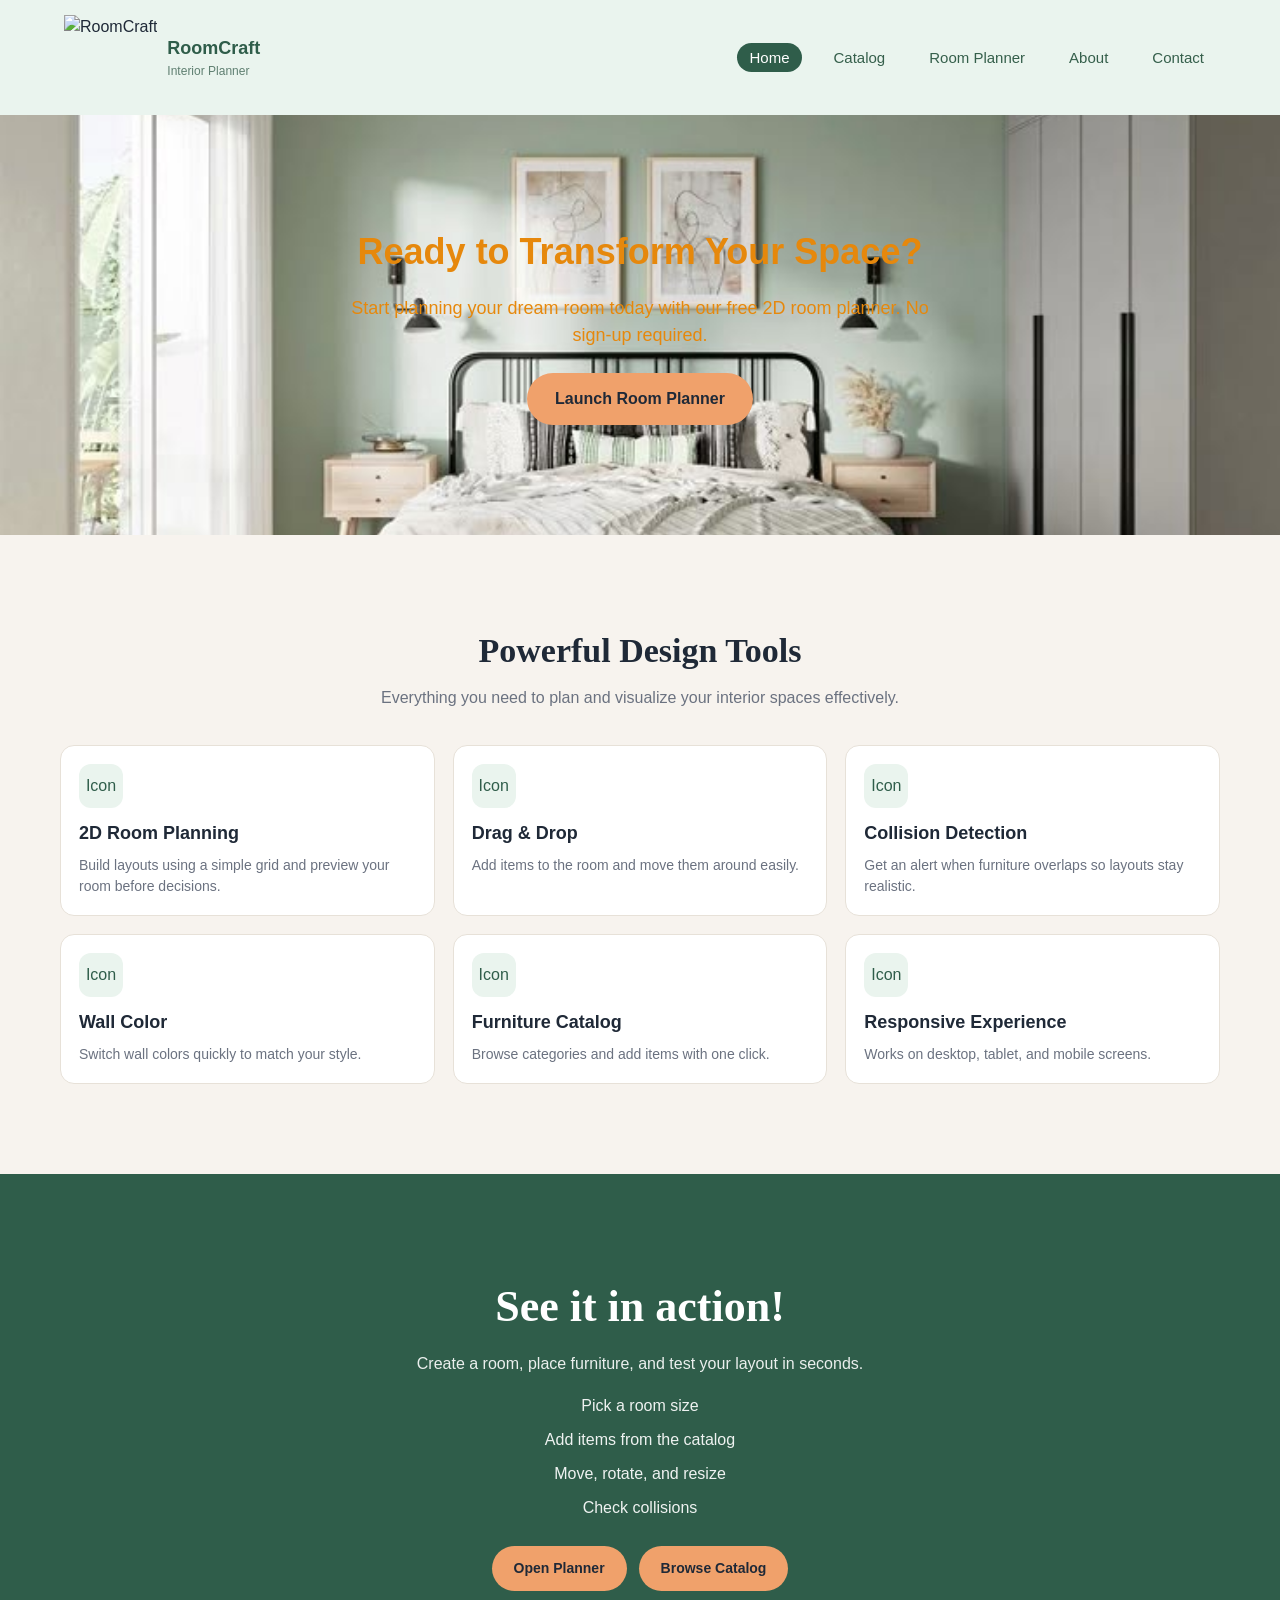
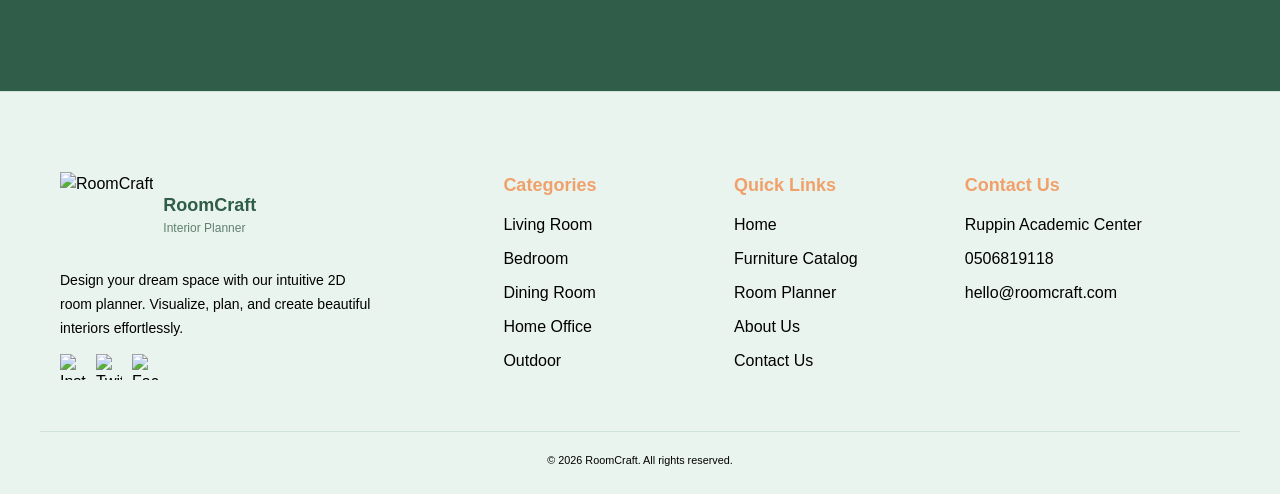
==== index/index.html @ 505395e2 "ADD icons" ====
<!DOCTYPE html>
<html lang="en">
<head>
  <meta charset="UTF-8" />
  <meta name="viewport" content="width=device-width, initial-scale=1.0" />
  <title>RoomCraft | Home</title>

  <link rel="stylesheet" href="./index.css">

</head>

<body>
  

 <header class="mainNavbar">
  <div class="navLogo">
    <a href="index.html" class="logo" aria-label="RoomCraft Home">
      <img src="./LOGO ROOMCRAFIT HOME.png" alt="RoomCraft" class="logo-image">

      <span class="logo-text">
        <span class="logo-name">RoomCraft</span>
        <span class="logo-tagline">Interior Planner</span>
      </span>
    </a>
  </div>

  <nav aria-label="Main navigation">
    <ul class="navLinks">
      <li><a href="index.html" aria-current="page">Home</a></li>
      <li><a href="catalog.html">Catalog</a></li>
      <li><a href="planner.html">Room Planner</a></li>
      <li><a href="about.html">About</a></li>
      <li><a href="contactUs.html">Contact</a></li>
    </ul>
  </nav>
</header>

  <main id="main">
    <section class="cta-section" aria-label="Room planner call to action">
      <div class="cta-container">

        <h1 class="cta-title">
          Ready to Transform Your Space?
        </h1>

        <p class="cta-description">
          Start planning your dream room today with our free 2D room planner.
          No sign-up required.
        </p>

        <a href="planner.html" class="button">
          Launch Room Planner
        </a>

      </div>
    </section>

    <section class="tools-section" aria-label="Design tools">
      <div class="tools-container">
        <header class="section-header">
          <h2 class="section-title">Powerful Design Tools</h2>
          <p class="section-subtitle">
            Everything you need to plan and visualize your interior spaces effectively.
          </p>
        </header>

        <div class="tools-grid">
          <article class="tool-card">
            <div class="tool-icon" aria-hidden="true">Icon</div>
            <h3 class="tool-title">2D Room Planning</h3>
            <p class="tool-text">
              Build layouts using a simple grid and preview your room before decisions.
            </p>
          </article>

          <article class="tool-card">
            <div class="tool-icon" aria-hidden="true">Icon</div>
            <h3 class="tool-title">Drag &amp; Drop</h3>
            <p class="tool-text">
              Add items to the room and move them around easily.
            </p>
          </article>

          <article class="tool-card">
            <div class="tool-icon" aria-hidden="true">Icon</div>
            <h3 class="tool-title">Collision Detection</h3>
            <p class="tool-text">
              Get an alert when furniture overlaps so layouts stay realistic.
            </p>
          </article>

          <article class="tool-card">
            <div class="tool-icon" aria-hidden="true">Icon</div>
            <h3 class="tool-title">Wall Color</h3>
            <p class="tool-text">
              Switch wall colors quickly to match your style.
            </p>
          </article>

          <article class="tool-card">
            <div class="tool-icon" aria-hidden="true">Icon</div>
            <h3 class="tool-title">Furniture Catalog</h3>
            <p class="tool-text">
              Browse categories and add items with one click.
            </p>
          </article>

          <article class="tool-card">
            <div class="tool-icon" aria-hidden="true">Icon</div>
            <h3 class="tool-title">Responsive Experience</h3>
            <p class="tool-text">
              Works on desktop, tablet, and mobile screens.
            </p>
          </article>
        </div>
      </div>
    </section>

   <section class="home-preview-section" aria-label="Preview">
  <div class="preview-container">
    <div class="preview-text">
      <h2 class="section-title">See it in action!</h2>
      <p class="section-subtitle">
        Create a room, place furniture, and test your layout in seconds.
      </p>

      <ul class="preview-list">
        <li>Pick a room size</li>
        <li>Add items from the catalog</li>
        <li>Move, rotate, and resize</li>
        <li>Check collisions</li>
      </ul>

      <div class="preview-actions">
        <a class="button" href="planner.html">Open Planner</a>
        <a class="button" href="catalog.html">Browse Catalog</a>
      </div>
    </div>

  </div>
</section>


  </main>

  <footer class="site-footer">
  <div class="footer-container">

    <section class="footer-col footer-brand">
      <div class="footer-brand-row">
        <a href="index.html" class="logo" aria-label="RoomCraft Home">
          <img src="./LOGO ROOMCRAFIT HOME.png" alt="RoomCraft" class="logo-image">

          <span class="logo-text">
            <span class="logo-name">RoomCraft</span>
            <span class="logo-tagline">Interior Planner</span>
          </span>
        </a>
      </div>

      <p class="footer-text">
        Design your dream space with our intuitive 2D room planner.
        Visualize, plan, and create beautiful interiors effortlessly.
      </p>

      <div class="socialMediaIcons">
        <a href="https://www.instagram.com" aria-label="Instagram">
          <img src="./instegarmIcon.png" alt="Instagram">
        </a>
        <a href="https://www.twitter.com" aria-label="Twitter">
          <img src="./twitter.png" alt="Twitter">
        </a>
        <a href="https://www.facebook.com" aria-label="Facebook">
          <img src="./facebook.png" alt="Facebook">
        </a>
      </div>
    </section>

    <div class="footerCategories">
      <h3 class="footer-title">Categories</h3>
           <ul class="footerLinks">
                    <li><a href="..........">Living Room</a></li>
                    <li><a href=".........">Bedroom</a></li>
                    <li><a href=".........">Dining Room</a></li>
                    <li><a href=".....">Home Office</a></li>
                    <li><a href="........">Outdoor</a></li>
                </ul>
            </div>

    <nav class="footer-col">
      <h3 class="footer-title">Quick Links</h3>
      <ul class="footer-links">
        <li><a href="index.html">Home</a></li>
        <li><a href="catalog.html">Furniture Catalog</a></li>
        <li><a href="planner.html">Room Planner</a></li>
        <li><a href="about.html">About Us</a></li>
        <li><a href="contactUs.html">Contact Us</a></li>
      </ul>
    </nav>

  

    <address class="footer-col footer-contact">
      <h3 class="footer-title">Contact Us</h3>
      <ul class="footerContactOptions">
        <li>
          <span>Ruppin Academic Center</span>
        </li>
        <li>
          <span><a href="tel:0506819118">0506819118</a></span>
        </li>
        <li>
          <span><a href="mailto:hello@roomcraft.com">hello@roomcraft.com</a></span>
        </li>
      </ul>
    </address>

  </div>

  <div class="footer-bottom">
    <small>© 2026 RoomCraft. All rights reserved.</small>
  </div>
</footer>
<script src="index.js"></script>

</body>
</html>
---- index/index.css ----
*{
  margin: 0;
  padding: 0;
  box-sizing: border-box;
}

body{
  font-family: "Assistant", sans-serif;
  line-height: 1.5;
  font-optical-sizing: auto;
  color: #1f2937;
}

/* Containers used across the site */
.cta-container,
.tools-container,
.preview-container,
.footer-container{
  max-width: 1200px;
  margin: 0 auto;
  padding: 20px;
}

/* Reusable button */
.button{
  display: inline-block;
  padding: 12px 24px;
  text-decoration: none;
  font-size: 16px;
  font-weight: 600;
  border-radius: 8px;
  cursor: pointer;
}

/*NAVBAR */
.mainNavbar{
  position: sticky;
  top: 0;
  z-index: 9999;
  background-color: #eaf4ee;
  display: flex;
  align-items: center;
  justify-content: space-between;
  min-height: 72px;
  padding: 15px 5%;
}

/* Logo */
.logo{
  text-decoration: none;
  color: inherit;
  display: flex;
  align-items: center;
  gap: 10px;
}

.logo-image{
  height: 85px;
  width: auto;
  display: block;
}

.logo-name{
  color: #2f5d4a;
  font-size: 18px;
  font-weight: 700;
}

.logo-tagline{
  color: #5f7f71;
  font-size: 12px;
  display: block;
}

/* Nav list */
.navLinks{
  list-style: none;
  display: flex;
  gap: 20px;
  align-items: center;
}

/* Nav links */
.navLinks a{
  text-decoration: none;
  color: #355f4b;
  font-size: 15px;
  font-weight: 500;
  padding: 6px 12px;
  border-radius: 16px;
  transition: background-color 0.2s, color 0.2s;
}

.navLinks a:hover{
  background-color: #d9ece2;
}

/* Active page */
.navLinks a[aria-current="page"]{
  background-color: #2f5d4a;
  color: #ffffff;
}


.header-actions .button{
  background-color: #f0a16b;
  color: #1f2937;
  border-radius: 999px;
  padding: 10px 16px;
  font-size: 14px;
  font-weight: 700;
  transition: background-color 0.2s;
}

.header-actions .button:hover{
  background-color: #e89358;
}

/*  HERO / CTA */
.cta-section{
  position: relative;
  padding: 90px 20px;
  text-align: center;
  color: #e6880c;

  background-image: url("/images/ROOM.jpg");
  background-size: cover;
  background-position: center;
  background-repeat: no-repeat;
}

.cta-title{
  font-size: 36px;
  margin-bottom: 16px;
}

.cta-description{
  max-width: 600px;
  margin: 0 auto 24px;
  font-size: 18px;
}

.cta-section .button{
  background-color: #f0a16b;
  color: #1f2937;
  padding: 14px 28px;
  border-radius: 999px;
}

.cta-section .button:hover{
  background-color: #e89358;
}

/*  TOOLS SECTION */
.tools-section{
  background-color: #f7f3ee;
  padding: 70px 20px;
}

.section-header{
  text-align: center;
  margin-bottom: 35px;
}

.section-title{
  font-family: "Georgia", "Times New Roman", serif;
  font-size: 34px;
  color: #1f2937;
  margin-bottom: 10px;
}

.section-subtitle{
  color: #6b7280;
  max-width: 650px;
  margin: 0 auto;
  font-size: 16px;
}

.tools-grid{
  display: grid;
  grid-template-columns: repeat(3, 1fr);
  gap: 18px;
}

.tool-card{
  background-color: #ffffff;
  border: 1px solid #e7e1d8;
  border-radius: 14px;
  padding: 18px;
}

.tool-icon{
  width: 44px;
  height: 44px;
  border-radius: 12px;
  background-color: #eaf4ee;
  color: #2f5d4a;
  display: flex;
  align-items: center;
  justify-content: center;
  margin-bottom: 12px;
}

.tool-icon svg{
  width: 22px;
  height: 22px;
  display: block;
}

.tool-title{
  font-size: 18px;
  color: #1f2937;
  margin-bottom: 8px;
}

.tool-text{
  color: #6b7280;
  font-size: 14px;
}

/* =========================
   HOME PREVIEW SECTION (GREEN)
   This replaces the duplicate blocks you had
========================= */
.home-preview-section{
  background-color: #2f5d4a;
  padding: 80px 20px;
}

.home-preview-section .preview-container{
  display: flex;
  align-items: center;
  justify-content: space-between;
  gap: 32px;
}

.home-preview-section .preview-text{
  flex: 1;
  text-align: center;
  max-width: 720px;
  margin: 0 auto;
}

.home-preview-section .section-title{
  color: #ffffff;
  font-size: 44px;
  margin-bottom: 12px;
}

.home-preview-section .section-subtitle{
  color: rgba(255, 255, 255, 0.9);
  font-size: 16px;
  max-width: 560px;
  margin: 0 auto 18px;
}

.home-preview-section .preview-list{
  list-style: none;
  padding: 0;
  margin: 18px auto 0;
  max-width: 420px;
  color: rgba(255, 255, 255, 0.92);
}

.home-preview-section .preview-list li{
  margin: 10px 0;
}

.home-preview-section .preview-actions{
  margin-top: 26px;
  display: flex;
  justify-content: center;
  gap: 12px;
  flex-wrap: wrap;
}

.home-preview-section .button{
  background-color: #f0a16b;
  color: #1f2937;
  border-radius: 999px;
  padding: 12px 22px;
  font-size: 14px;
  font-weight: 700;
  text-decoration: none;
  display: inline-flex;
  align-items: center;
  justify-content: center;
}

.home-preview-section .button:hover{
  background-color: #e89358;
}

/* If you also show an image in preview */
.preview-media img{
  width: 100%;
  height: auto;
  display: block;
  border-radius: 16px;
  border: 1px solid #e7e1d8;
}

/*FOOTER*/
.site-footer{
  background-color: #eaf4ee;
  border-top: 1px solid #cfe3d8;
  padding: 60px 20px 24px;
}

.footer-container{
  max-width: 1200px;
  margin: 0 auto;
  display: grid;
  grid-template-columns: 2fr 1fr 1fr 1.2fr;
  gap: 18px;
}

/* Footer brand row */
.footer-brand-row{
  display: flex;
  align-items: center;
  gap: 10px;
  margin-bottom: 12px;
}

.footer-text{
  font-size: 14px;
  line-height: 1.7;
  max-width: 320px;
  color: #000000;
}

/* Footer titles */
.footer-title{
  font-size: 18px;
  font-weight: 700;
  color: #f0a16b;
  margin-bottom: 14px;
}

.site-footer ul,
.site-footer li{
  list-style: none;
  padding: 0;
  margin: 0;
}

.site-footer li{
  margin-bottom: 10px;
}

/* Footer links */
.site-footer a{
  color: #000000;
  text-decoration: none;
}

.site-footer a:hover{
  text-decoration: underline;
}

/* Contact */
.site-footer address{
  font-style: normal;
  color: #000000;
}

/* Social icons */
.socialMediaIcons{
  display: flex;
  gap: 10px;
  margin-top: 14px;
}

.socialMediaIcons img{
  width: 26px;
  height: 26px;
  display: block;
}

/* Footer bottom */
.footer-bottom{
  max-width: 1200px;
  margin: 28px auto 0;
  padding-top: 18px;
  border-top: 1px solid #cfe3d8;
  text-align: center;
  color: #000000;
  font-size: 13px;
}

/*RESPONSIVE */
@media (max-width: 480px){
  .mainNavbar{
    flex-wrap: wrap;
    gap: 10px;
  }

  .navLinks{
    flex-wrap: wrap;
    justify-content: center;
    gap: 10px;
  }

  .cta-title{
    font-size: 28px;
  }

  .tools-grid{
    grid-template-columns: 1fr;
  }

  .home-preview-section .preview-container{
    flex-direction: column;
  }

  .footer-container{
    grid-template-columns: 1fr;
  }
}

@media (min-width: 481px) and (max-width: 900px){
  .navLinks{
    gap: 16px;
  }

  .cta-title{
    font-size: 34px;
  }

  .tools-grid{
    grid-template-columns: repeat(2, 1fr);
  }

  .home-preview-section .preview-container{
    flex-direction: column;
  }

  .footer-container{
    grid-template-columns: 1fr 1fr;
  }
}
/* hamburger open/close class */
.navLinks{
  display: flex;
}
.navLinks.is-open{
  display: flex;
}
@media (max-width: 480px){
  .navLinks{
    display: none;
    flex-direction: column;
  }
  .navLinks.is-open{
    display: flex;
  }
}
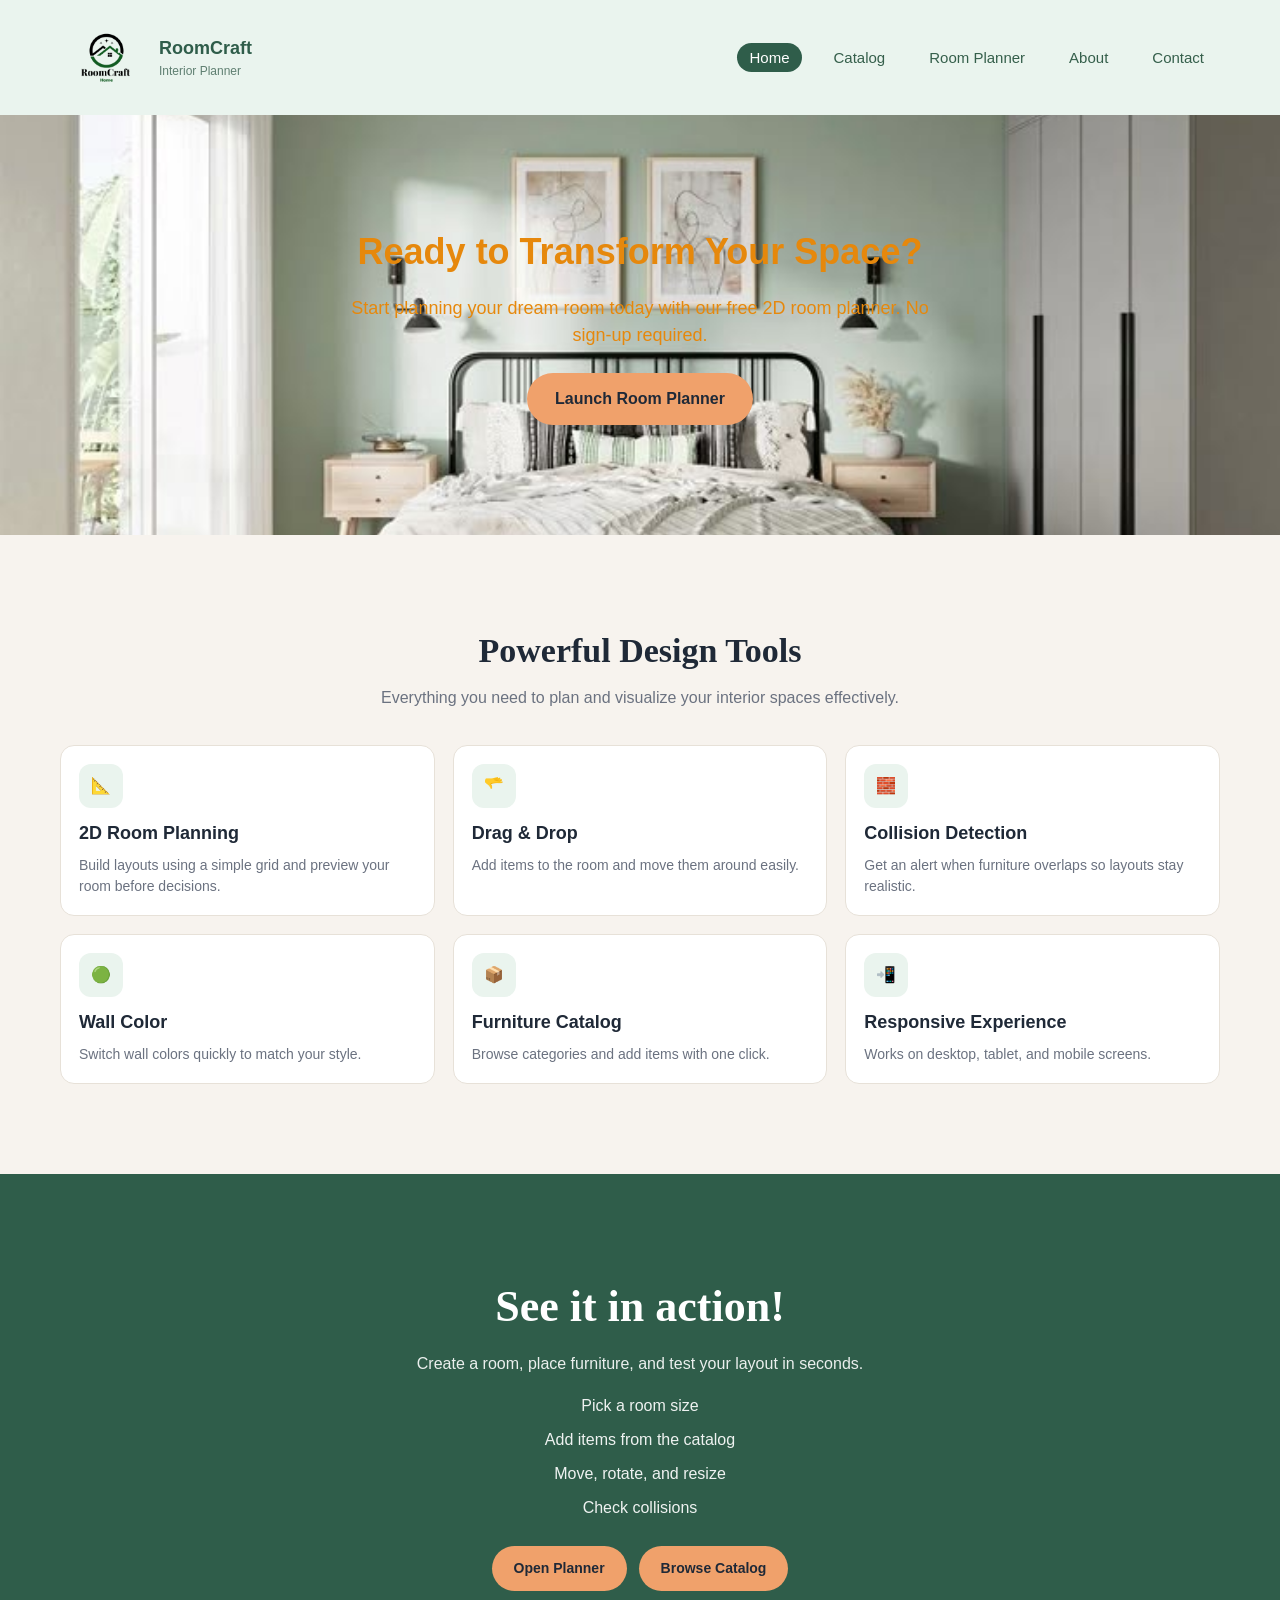
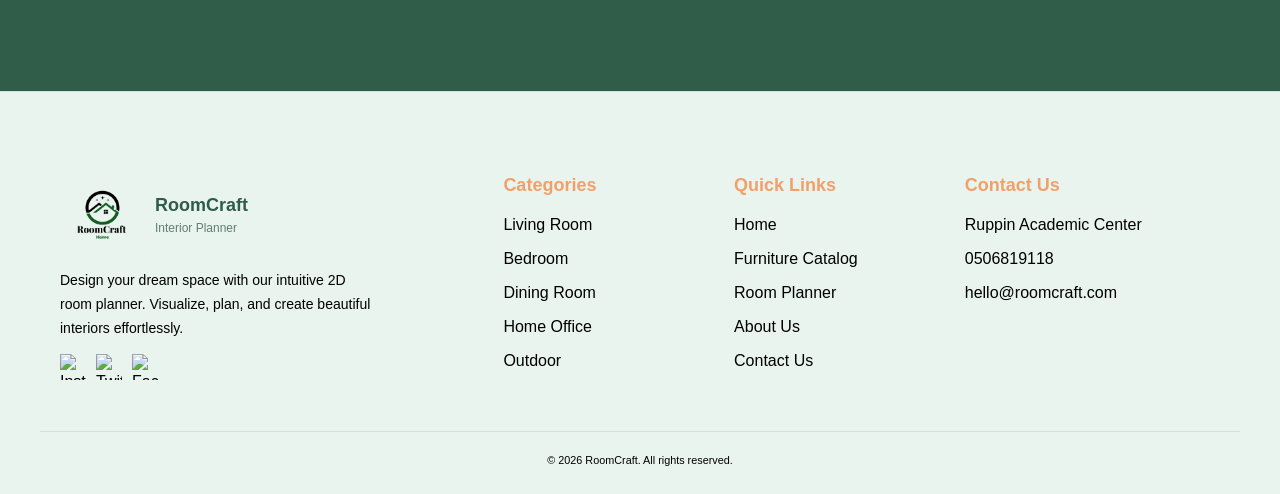
==== commit 2f6db819: "update pages" ====
--- a/index/index.html
+++ b/index/index.html
@@ -15,7 +15,7 @@
  <header class="mainNavbar">
   <div class="navLogo">
     <a href="index.html" class="logo" aria-label="RoomCraft Home">
-      <img src="./LOGO ROOMCRAFIT HOME.png" alt="RoomCraft" class="logo-image">
+      <img src="/images/LOGO ROOMCRAFIT HOME.png " alt="RoomCraft" class="logo-image">
 
       <span class="logo-text">
         <span class="logo-name">RoomCraft</span>
@@ -65,54 +65,54 @@
         </header>
 
         <div class="tools-grid">
-          <article class="tool-card">
-            <div class="tool-icon" aria-hidden="true">Icon</div>
-            <h3 class="tool-title">2D Room Planning</h3>
-            <p class="tool-text">
-              Build layouts using a simple grid and preview your room before decisions.
-            </p>
-          </article>
-
-          <article class="tool-card">
-            <div class="tool-icon" aria-hidden="true">Icon</div>
-            <h3 class="tool-title">Drag &amp; Drop</h3>
-            <p class="tool-text">
-              Add items to the room and move them around easily.
-            </p>
-          </article>
-
-          <article class="tool-card">
-            <div class="tool-icon" aria-hidden="true">Icon</div>
-            <h3 class="tool-title">Collision Detection</h3>
-            <p class="tool-text">
-              Get an alert when furniture overlaps so layouts stay realistic.
-            </p>
-          </article>
-
-          <article class="tool-card">
-            <div class="tool-icon" aria-hidden="true">Icon</div>
-            <h3 class="tool-title">Wall Color</h3>
-            <p class="tool-text">
-              Switch wall colors quickly to match your style.
-            </p>
-          </article>
-
-          <article class="tool-card">
-            <div class="tool-icon" aria-hidden="true">Icon</div>
-            <h3 class="tool-title">Furniture Catalog</h3>
-            <p class="tool-text">
-              Browse categories and add items with one click.
-            </p>
-          </article>
-
-          <article class="tool-card">
-            <div class="tool-icon" aria-hidden="true">Icon</div>
-            <h3 class="tool-title">Responsive Experience</h3>
-            <p class="tool-text">
-              Works on desktop, tablet, and mobile screens.
-            </p>
-          </article>
-        </div>
+  <article class="tool-card">
+    <div class="tool-icon" aria-hidden="true">📐</div>
+    <h3 class="tool-title">2D Room Planning</h3>
+    <p class="tool-text">
+      Build layouts using a simple grid and preview your room before decisions.
+    </p>
+  </article>
+
+  <article class="tool-card">
+    <div class="tool-icon" aria-hidden="true">🫳</div>
+    <h3 class="tool-title">Drag &amp; Drop</h3>
+    <p class="tool-text">
+      Add items to the room and move them around easily.
+    </p>
+  </article>
+
+  <article class="tool-card">
+    <div class="tool-icon" aria-hidden="true">🧱</div>
+    <h3 class="tool-title">Collision Detection</h3>
+    <p class="tool-text">
+      Get an alert when furniture overlaps so layouts stay realistic.
+    </p>
+  </article>
+
+  <article class="tool-card">
+    <div class="tool-icon" aria-hidden="true">🟢</div>
+    <h3 class="tool-title">Wall Color</h3>
+    <p class="tool-text">
+      Switch wall colors quickly to match your style.
+    </p>
+  </article>
+
+  <article class="tool-card">
+    <div class="tool-icon" aria-hidden="true">📦</div>
+    <h3 class="tool-title">Furniture Catalog</h3>
+    <p class="tool-text">
+      Browse categories and add items with one click.
+    </p>
+  </article>
+
+  <article class="tool-card">
+    <div class="tool-icon" aria-hidden="true">📲</div>
+    <h3 class="tool-title">Responsive Experience</h3>
+    <p class="tool-text">
+      Works on desktop, tablet, and mobile screens.
+    </p>
+  </article>
+</div>
       </div>
     </section>
 
@@ -149,7 +149,7 @@
     <section class="footer-col footer-brand">
       <div class="footer-brand-row">
         <a href="index.html" class="logo" aria-label="RoomCraft Home">
-          <img src="./LOGO ROOMCRAFIT HOME.png" alt="RoomCraft" class="logo-image">
+          <img src="/images/LOGO ROOMCRAFIT HOME.png " alt="RoomCraft" class="logo-image">
 
           <span class="logo-text">
             <span class="logo-name">RoomCraft</span>
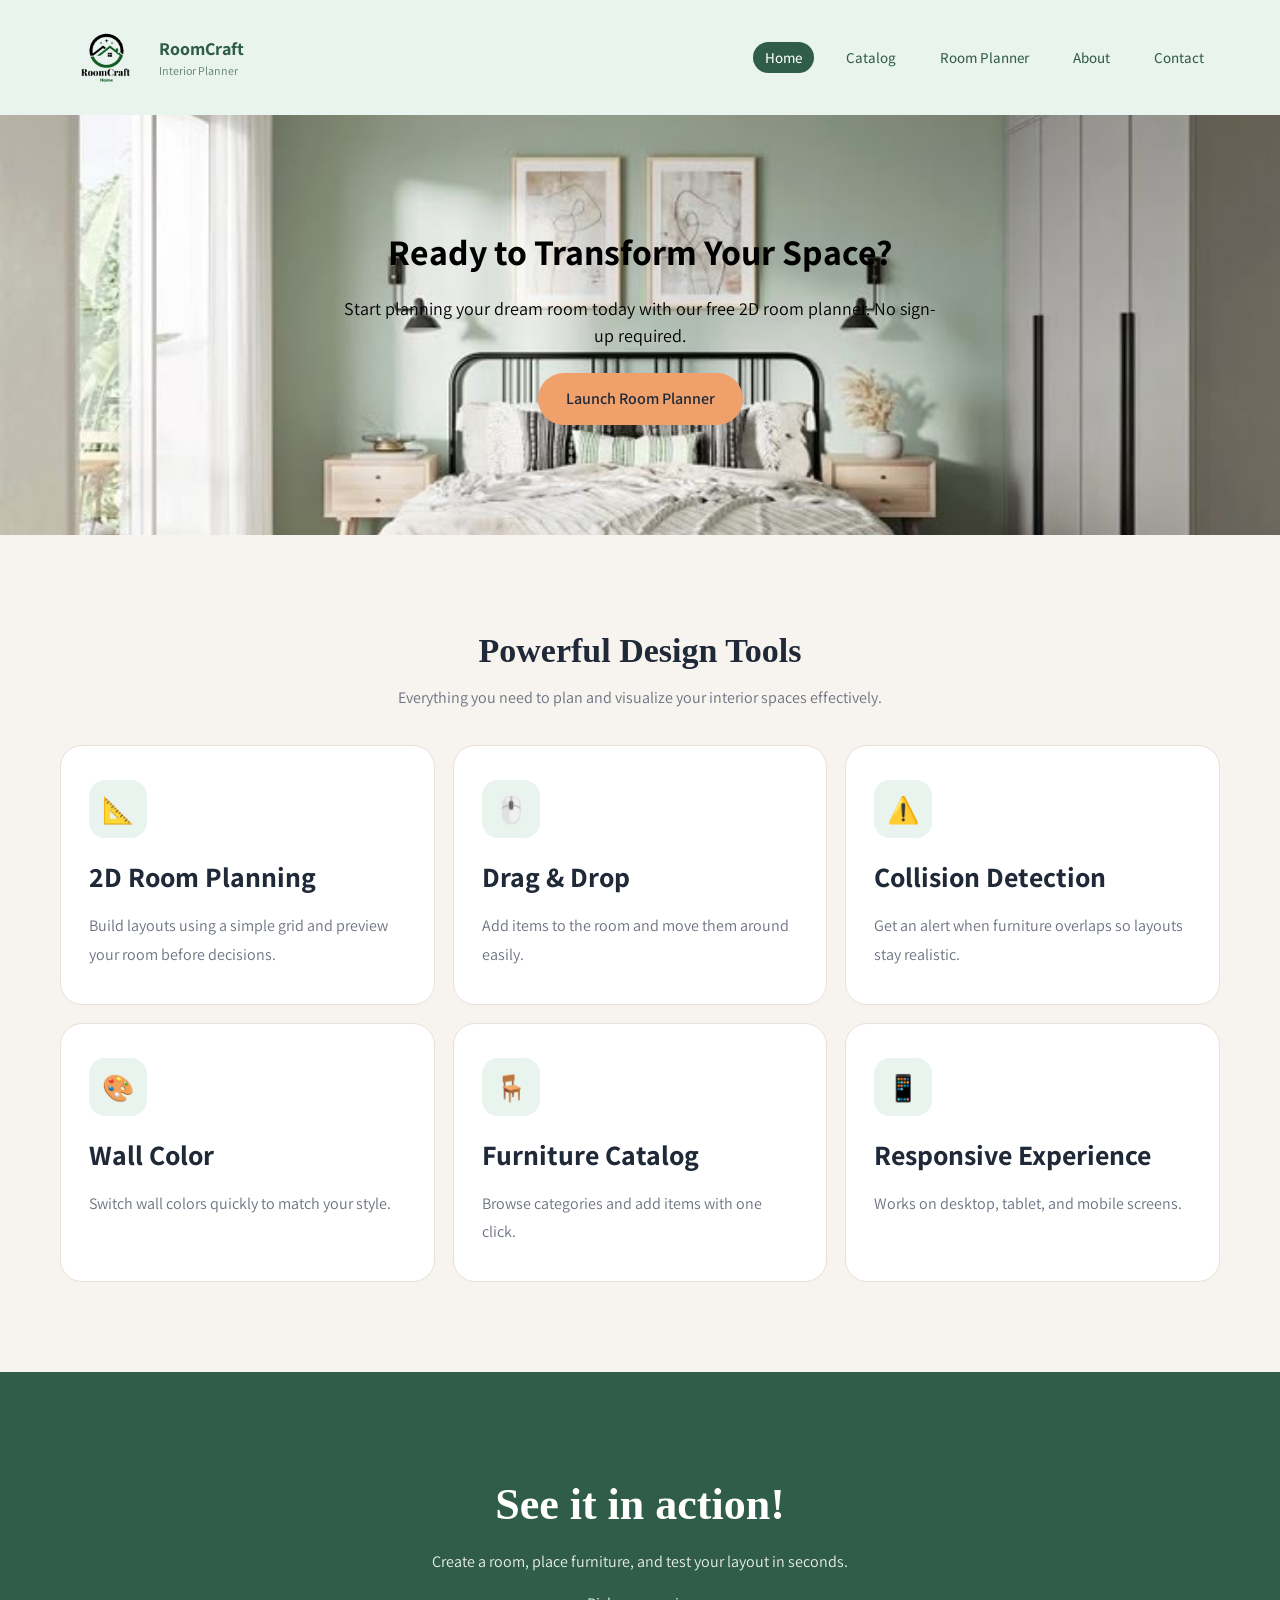
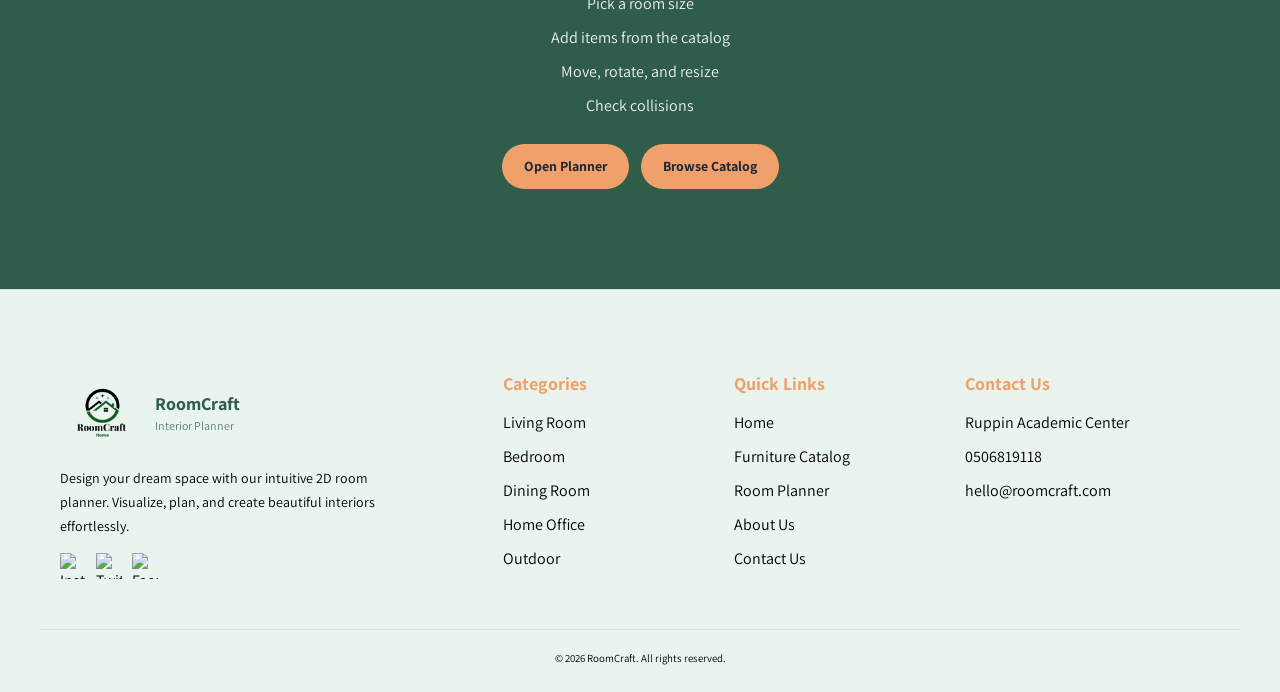
==== commit 3cedd271: "save changes - update about" ====
--- a/index/index.html
+++ b/index/index.html
@@ -1,5 +1,9 @@
 <!DOCTYPE html>
 <html lang="en">
+  <link rel="preconnect" href="https://fonts.googleapis.com">
+  <link rel="preconnect" href="https://fonts.gstatic.com" crossorigin>
+  <link href="https://fonts.googleapis.com/css2?family=Assistant:wght@400;600;700&display=swap" rel="stylesheet">
+
 <head>
   <meta charset="UTF-8" />
   <meta name="viewport" content="width=device-width, initial-scale=1.0" />
@@ -13,16 +17,22 @@
   
 
  <header class="mainNavbar">
+
   <div class="navLogo">
     <a href="index.html" class="logo" aria-label="RoomCraft Home">
-      <img src="/images/LOGO ROOMCRAFIT HOME.png " alt="RoomCraft" class="logo-image">
-
+      <img src="/images/LOGO ROOMCRAFIT HOME.png" alt="RoomCraft" class="logo-image">
       <span class="logo-text">
         <span class="logo-name">RoomCraft</span>
         <span class="logo-tagline">Interior Planner</span>
       </span>
     </a>
   </div>
+
+  <button class="hamburgerBtn" id="hamburgerBtn" aria-label="Toggle menu">
+    <span class="bar"></span>
+    <span class="bar"></span>
+    <span class="bar"></span>
+  </button>
 
   <nav aria-label="Main navigation">
     <ul class="navLinks">
@@ -30,10 +40,13 @@
       <li><a href="catalog.html">Catalog</a></li>
       <li><a href="planner.html">Room Planner</a></li>
       <li><a href="about.html">About</a></li>
-      <li><a href="contactUs.html">Contact</a></li>
+      <li><a href="contact.html">Contact</a></li>
     </ul>
   </nav>
+
 </header>
+
+
 
   <main id="main">
     <section class="cta-section" aria-label="Room planner call to action">
@@ -66,52 +79,53 @@
 
         <div class="tools-grid">
   <article class="tool-card">
-    <div class="tool-icon" aria-hidden="true">📐</div>
-    <h3 class="tool-title">2D Room Planning</h3>
-    <p class="tool-text">
-      Build layouts using a simple grid and preview your room before decisions.
-    </p>
-  </article>
-
-  <article class="tool-card">
-    <div class="tool-icon" aria-hidden="true">🫳</div>
-    <h3 class="tool-title">Drag &amp; Drop</h3>
-    <p class="tool-text">
-      Add items to the room and move them around easily.
-    </p>
-  </article>
-
-  <article class="tool-card">
-    <div class="tool-icon" aria-hidden="true">🧱</div>
-    <h3 class="tool-title">Collision Detection</h3>
-    <p class="tool-text">
-      Get an alert when furniture overlaps so layouts stay realistic.
-    </p>
-  </article>
-
-  <article class="tool-card">
-    <div class="tool-icon" aria-hidden="true">🟢</div>
-    <h3 class="tool-title">Wall Color</h3>
-    <p class="tool-text">
-      Switch wall colors quickly to match your style.
-    </p>
-  </article>
-
-  <article class="tool-card">
-    <div class="tool-icon" aria-hidden="true">📦</div>
-    <h3 class="tool-title">Furniture Catalog</h3>
-    <p class="tool-text">
-      Browse categories and add items with one click.
-    </p>
-  </article>
-
-  <article class="tool-card">
-    <div class="tool-icon" aria-hidden="true">📲</div>
-    <h3 class="tool-title">Responsive Experience</h3>
-    <p class="tool-text">
-      Works on desktop, tablet, and mobile screens.
-    </p>
-  </article>
+  <div class="tool-icon" aria-hidden="true">📐</div>
+  <h3 class="tool-title">2D Room Planning</h3>
+  <p class="tool-text">
+    Build layouts using a simple grid and preview your room before decisions.
+  </p>
+</article>
+
+<article class="tool-card">
+  <div class="tool-icon" aria-hidden="true">🖱️</div>
+  <h3 class="tool-title">Drag &amp; Drop</h3>
+  <p class="tool-text">
+    Add items to the room and move them around easily.
+  </p>
+</article>
+
+<article class="tool-card">
+  <div class="tool-icon" aria-hidden="true">⚠️</div>
+  <h3 class="tool-title">Collision Detection</h3>
+  <p class="tool-text">
+    Get an alert when furniture overlaps so layouts stay realistic.
+  </p>
+</article>
+
+<article class="tool-card">
+  <div class="tool-icon" aria-hidden="true">🎨</div>
+  <h3 class="tool-title">Wall Color</h3>
+  <p class="tool-text">
+    Switch wall colors quickly to match your style.
+  </p>
+</article>
+
+<article class="tool-card">
+  <div class="tool-icon" aria-hidden="true">🪑</div>
+  <h3 class="tool-title">Furniture Catalog</h3>
+  <p class="tool-text">
+    Browse categories and add items with one click.
+  </p>
+</article>
+
+<article class="tool-card">
+  <div class="tool-icon" aria-hidden="true">📱</div>
+  <h3 class="tool-title">Responsive Experience</h3>
+  <p class="tool-text">
+    Works on desktop, tablet, and mobile screens.
+  </p>
+</article>
+
 </div>
       </div>
     </section>
--- a/index/index.css
+++ b/index/index.css
@@ -1,4 +1,3 @@
-
 *{
   margin: 0;
   padding: 0;
@@ -12,7 +11,6 @@
   color: #1f2937;
 }
 
-/* Containers used across the site */
 .cta-container,
 .tools-container,
 .preview-container,
@@ -33,7 +31,7 @@
   cursor: pointer;
 }
 
-/*NAVBAR */
+/* NAVBAR */
 .mainNavbar{
   position: sticky;
   top: 0;
@@ -94,6 +92,8 @@
 
 .navLinks a:hover{
   background-color: #d9ece2;
+  color: #e67e22;
+  font-weight: 700;
 }
 
 /* Active page */
@@ -102,7 +102,7 @@
   color: #ffffff;
 }
 
-
+/* Header button */
 .header-actions .button{
   background-color: #f0a16b;
   color: #1f2937;
@@ -117,13 +117,24 @@
   background-color: #e89358;
 }
 
-/*  HERO / CTA */
+/* Hamburger button */
+.navToggle{
+  display: none;
+  border: 1px solid #e7e1d8;
+  background: #ffffff;
+  color: #2f5d4a;
+  border-radius: 12px;
+  padding: 8px 12px;
+  font-size: 18px;
+  cursor: pointer;
+}
+
+/* HERO */
 .cta-section{
   position: relative;
   padding: 90px 20px;
   text-align: center;
-  color: #e6880c;
-
+  color: #000000;
   background-image: url("/images/ROOM.jpg");
   background-size: cover;
   background-position: center;
@@ -152,7 +163,7 @@
   background-color: #e89358;
 }
 
-/*  TOOLS SECTION */
+/* TOOLS SECTION */
 .tools-section{
   background-color: #f7f3ee;
   padding: 70px 20px;
@@ -186,43 +197,43 @@
 .tool-card{
   background-color: #ffffff;
   border: 1px solid #e7e1d8;
-  border-radius: 14px;
-  padding: 18px;
+  border-radius: 22px;
+  padding: 34px 28px;
+  box-shadow: none;
+  transition: transform 0.2s, box-shadow 0.2s;
+}
+
+.tool-card:hover{
+  box-shadow: 0 14px 30px rgba(0,0,0,0.08);
+  transform: translateY(-3px);
 }
 
 .tool-icon{
-  width: 44px;
-  height: 44px;
-  border-radius: 12px;
+  width: 58px;
+  height: 58px;
+  border-radius: 16px;
   background-color: #eaf4ee;
-  color: #2f5d4a;
   display: flex;
   align-items: center;
   justify-content: center;
-  margin-bottom: 12px;
-}
-
-.tool-icon svg{
-  width: 22px;
-  height: 22px;
-  display: block;
+  margin-bottom: 18px;
+  font-size: 26px;
+  line-height: 1;
 }
 
 .tool-title{
-  font-size: 18px;
+  font-size: 28px;
+  margin-bottom: 14px;
   color: #1f2937;
-  margin-bottom: 8px;
 }
 
 .tool-text{
+  font-size: 16px;
+  line-height: 1.8;
   color: #6b7280;
-  font-size: 14px;
-}
-
-/* =========================
-   HOME PREVIEW SECTION (GREEN)
-   This replaces the duplicate blocks you had
-========================= */
+}
+
+/* HOME PREVIEW SECTION */
 .home-preview-section{
   background-color: #2f5d4a;
   padding: 80px 20px;
@@ -286,13 +297,15 @@
   display: inline-flex;
   align-items: center;
   justify-content: center;
+  transition: background-color 0.2s, transform 0.2s;
 }
 
 .home-preview-section .button:hover{
   background-color: #e89358;
-}
-
-/* If you also show an image in preview */
+  transform: translateY(-2px);
+}
+
+/* Preview image */
 .preview-media img{
   width: 100%;
   height: auto;
@@ -301,7 +314,7 @@
   border: 1px solid #e7e1d8;
 }
 
-/*FOOTER*/
+/* FOOTER */
 .site-footer{
   background-color: #eaf4ee;
   border-top: 1px solid #cfe3d8;
@@ -316,7 +329,6 @@
   gap: 18px;
 }
 
-/* Footer brand row */
 .footer-brand-row{
   display: flex;
   align-items: center;
@@ -331,7 +343,6 @@
   color: #000000;
 }
 
-/* Footer titles */
 .footer-title{
   font-size: 18px;
   font-weight: 700;
@@ -350,7 +361,6 @@
   margin-bottom: 10px;
 }
 
-/* Footer links */
 .site-footer a{
   color: #000000;
   text-decoration: none;
@@ -358,15 +368,14 @@
 
 .site-footer a:hover{
   text-decoration: underline;
-}
-
-/* Contact */
+  color: #2f5d4a;
+}
+
 .site-footer address{
   font-style: normal;
   color: #000000;
 }
 
-/* Social icons */
 .socialMediaIcons{
   display: flex;
   gap: 10px;
@@ -379,7 +388,6 @@
   display: block;
 }
 
-/* Footer bottom */
 .footer-bottom{
   max-width: 1200px;
   margin: 28px auto 0;
@@ -390,70 +398,135 @@
   font-size: 13px;
 }
 
-/*RESPONSIVE */
-@media (max-width: 480px){
+/* RESPONSIVE */
+@media (max-width: 1024px){
+  .navLinks{
+    gap: 16px;
+  }
+}
+
+@media (max-width: 900px){
+  .tools-grid{
+    grid-template-columns: repeat(2, 1fr);
+  }
+
+  .home-preview-section .preview-container{
+    flex-direction: column;
+  }
+
+  .footer-container{
+    grid-template-columns: 1fr 1fr;
+  }
+}
+
+@media (max-width: 768px){
   .mainNavbar{
     flex-wrap: wrap;
     gap: 10px;
   }
 
-  .navLinks{
-    flex-wrap: wrap;
+  .navToggle{
+    display: inline-flex;
+    align-items: center;
     justify-content: center;
-    gap: 10px;
-  }
-
-  .cta-title{
-    font-size: 28px;
-  }
-
-  .tools-grid{
-    grid-template-columns: 1fr;
-  }
-
-  .home-preview-section .preview-container{
-    flex-direction: column;
-  }
-
-  .footer-container{
-    grid-template-columns: 1fr;
-  }
-}
-
-@media (min-width: 481px) and (max-width: 900px){
-  .navLinks{
-    gap: 16px;
-  }
-
-  .cta-title{
-    font-size: 34px;
-  }
-
-  .tools-grid{
-    grid-template-columns: repeat(2, 1fr);
-  }
-
-  .home-preview-section .preview-container{
-    flex-direction: column;
-  }
-
-  .footer-container{
-    grid-template-columns: 1fr 1fr;
-  }
-}
-/* hamburger open/close class */
-.navLinks{
-  display: flex;
-}
-.navLinks.is-open{
-  display: flex;
-}
-@media (max-width: 480px){
+  }
+
   .navLinks{
     display: none;
     flex-direction: column;
-  }
+    width: 100%;
+    gap: 10px;
+    padding-top: 10px;
+  }
+
   .navLinks.is-open{
     display: flex;
   }
-}
+
+  .navLinks a{
+    width: 100%;
+    text-align: center;
+  }
+
+  .header-actions{
+    width: 100%;
+    display: flex;
+    justify-content: center;
+  }
+}
+
+@media (max-width: 480px){
+  .cta-title{
+    font-size: 28px;
+  }
+
+  .tools-grid{
+    grid-template-columns: 1fr;
+  }
+
+  .footer-container{
+    grid-template-columns: 1fr;
+  }
+}
+
+.hamburgerBtn{
+  display: none;
+  background: none;
+  border: none;
+  padding: 0;
+}
+
+/* bars */
+.hamburgerBtn .bar{
+  display: block;
+  width: 25px;
+  height: 3px;
+  background-color: #355f4b;
+  margin: 5px auto;
+  transition: all 0.3s ease-in-out;
+}
+
+
+@media (max-width: 768px){
+  .mainNavbar{
+    flex-wrap: wrap;
+    gap: 10px;
+  }
+
+  .hamburgerBtn{
+    display: block;
+  }
+
+
+  .navLinks{
+    display: none;
+    flex-direction: column;
+    width: 100%;
+    position: absolute;
+    top: 72px;
+    left: 0;
+    background-color: #eaf4ee;
+    padding: 20px;
+    box-shadow: 0 5px 10px rgba(0,0,0,0.1);
+    text-align: center;
+    z-index: 100;
+    gap: 10px;
+  }
+
+
+  .navLinks.nav-active{
+    display: flex;
+  }
+
+  .navLinks a{
+    width: 100%;
+    text-align: center;
+  }
+
+  .header-actions{
+    width: 100%;
+    display: flex;
+    justify-content: center;
+    margin-top: 10px;
+  }
+}
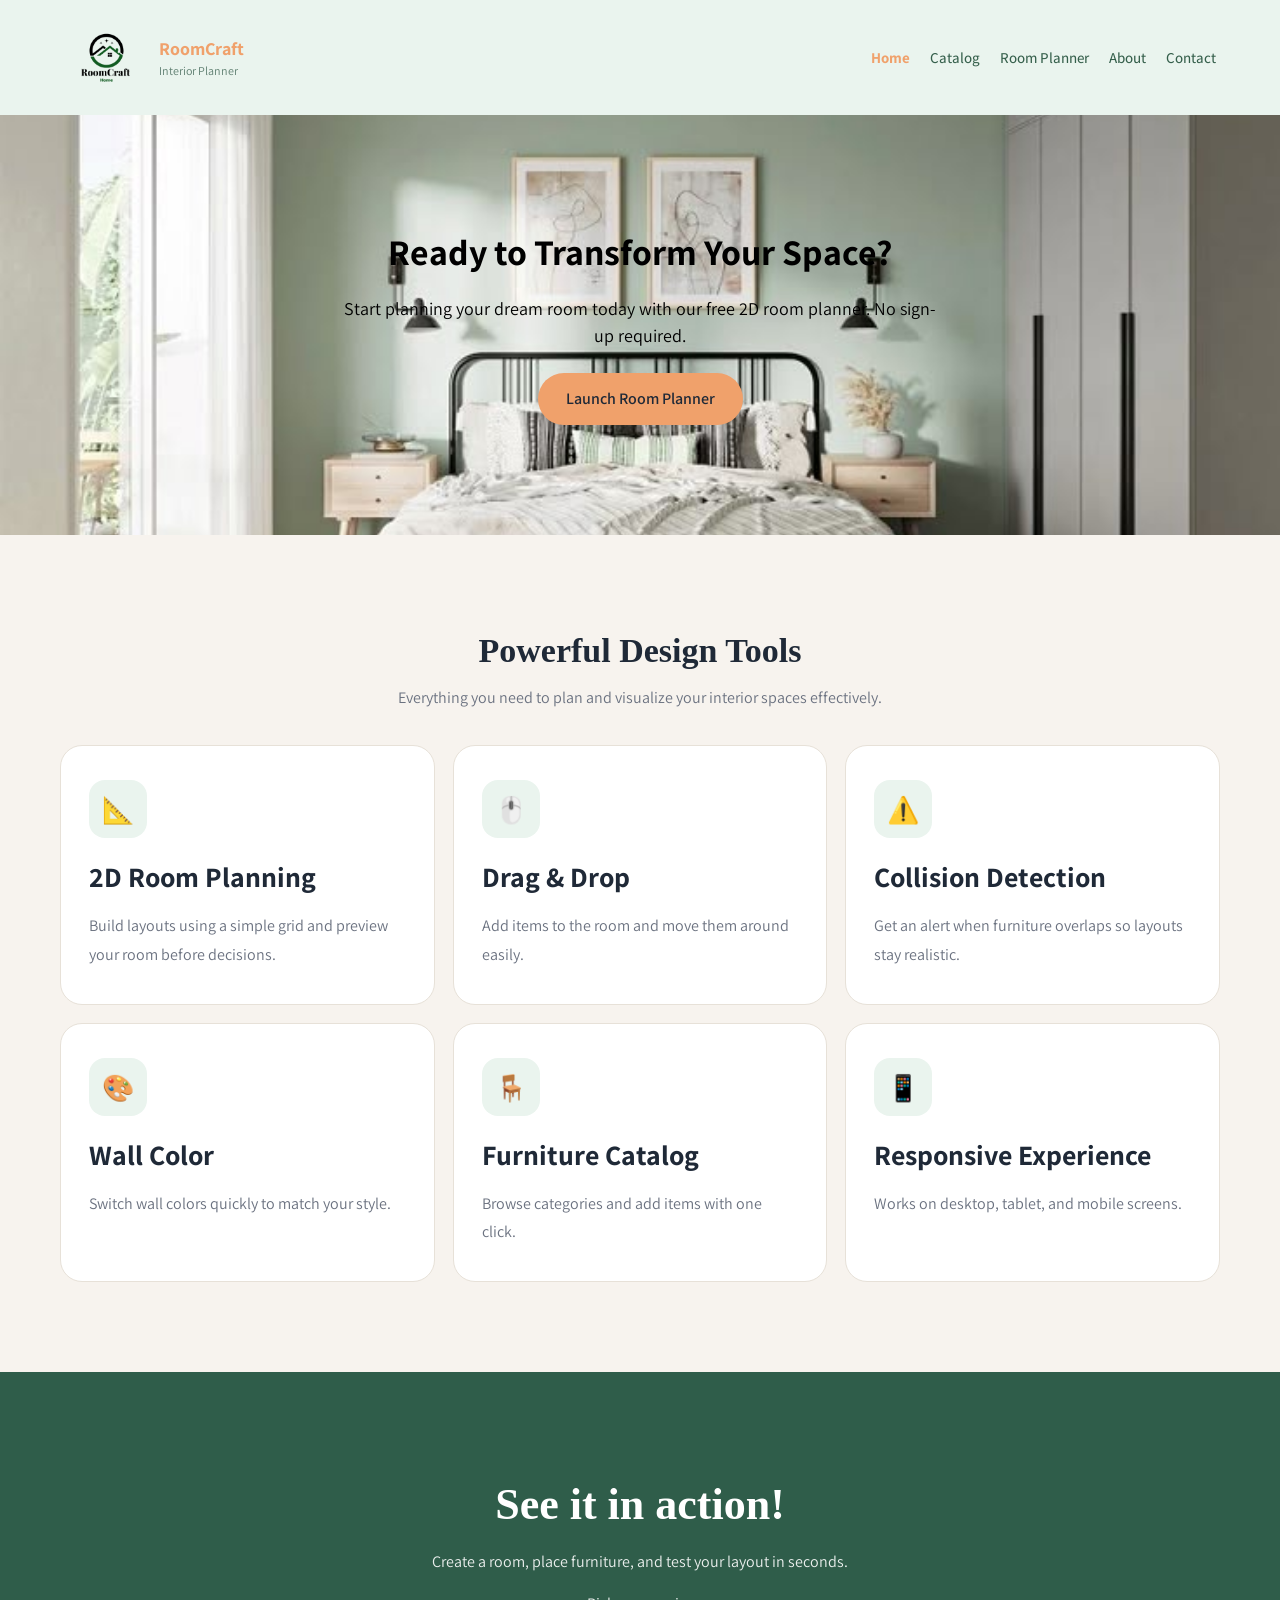
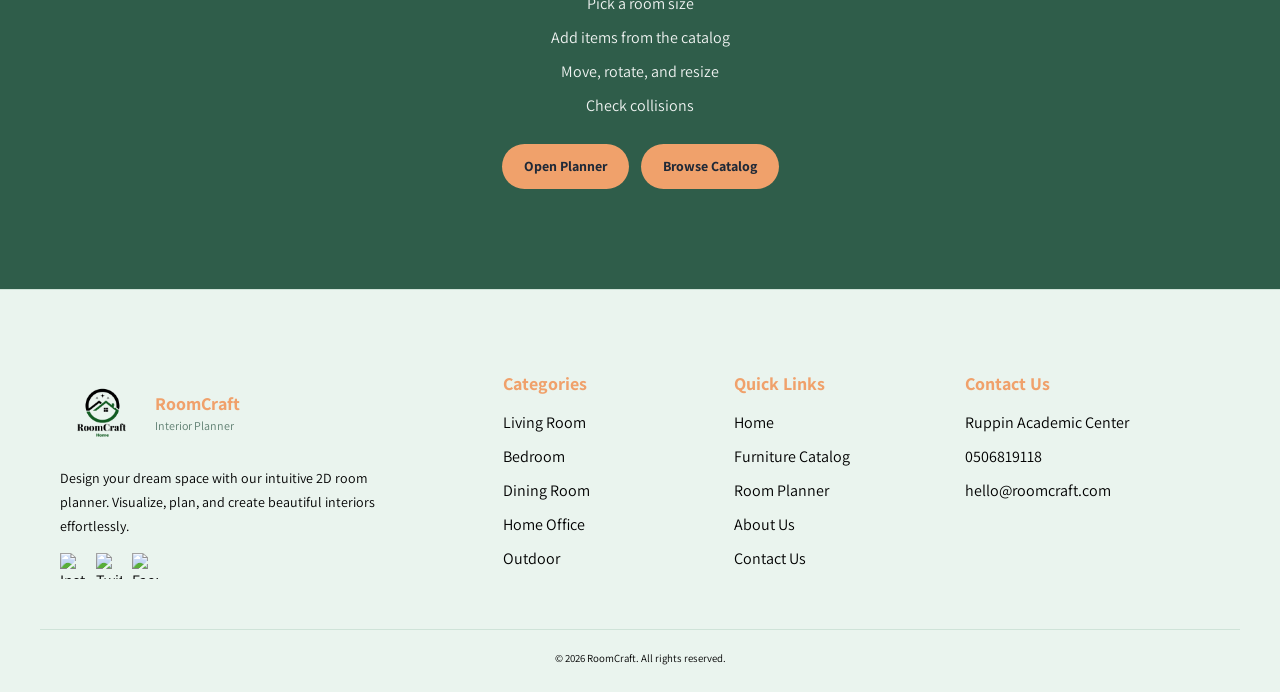
==== commit c1b08096: "Adding shadows" ====
--- a/index/index.html
+++ b/index/index.html
@@ -192,7 +192,7 @@
 
     <div class="footerCategories">
       <h3 class="footer-title">Categories</h3>
-           <ul class="footerLinks">
+           <ul class="footer-Links">
                     <li><a href="..........">Living Room</a></li>
                     <li><a href=".........">Bedroom</a></li>
                     <li><a href=".........">Dining Room</a></li>
--- a/index/index.css
+++ b/index/index.css
@@ -20,7 +20,7 @@
   padding: 20px;
 }
 
-/* Reusable button */
+/* BUTTON */
 .button{
   display: inline-block;
   padding: 12px 24px;
@@ -44,10 +44,9 @@
   padding: 15px 5%;
 }
 
-/* Logo */
+/* LOGO */
 .logo{
   text-decoration: none;
-  color: inherit;
   display: flex;
   align-items: center;
   gap: 10px;
@@ -60,7 +59,7 @@
 }
 
 .logo-name{
-  color: #2f5d4a;
+  color: #f0a16b;
   font-size: 18px;
   font-weight: 700;
 }
@@ -71,7 +70,7 @@
   display: block;
 }
 
-/* Nav list */
+/* NAV LINKS */
 .navLinks{
   list-style: none;
   display: flex;
@@ -79,30 +78,30 @@
   align-items: center;
 }
 
-/* Nav links */
 .navLinks a{
   text-decoration: none;
   color: #355f4b;
   font-size: 15px;
   font-weight: 500;
-  padding: 6px 12px;
-  border-radius: 16px;
-  transition: background-color 0.2s, color 0.2s;
+  padding: 0;
+  border-radius: 0;
+  background: transparent;
+  transition: color 0.2s;
 }
 
 .navLinks a:hover{
-  background-color: #d9ece2;
-  color: #e67e22;
-  font-weight: 700;
-}
-
-/* Active page */
+  background: transparent;
+  color: #f0a16b;
+  font-weight: 700;
+}
+
 .navLinks a[aria-current="page"]{
-  background-color: #2f5d4a;
-  color: #ffffff;
-}
-
-/* Header button */
+  background: transparent;
+  color: #f0a16b;
+  font-weight: 700;
+}
+
+/* HEADER BUTTON */
 .header-actions .button{
   background-color: #f0a16b;
   color: #1f2937;
@@ -117,16 +116,22 @@
   background-color: #e89358;
 }
 
-/* Hamburger button */
-.navToggle{
+/* HAMBURGER */
+.hamburgerBtn{
   display: none;
-  border: 1px solid #e7e1d8;
-  background: #ffffff;
-  color: #2f5d4a;
-  border-radius: 12px;
-  padding: 8px 12px;
-  font-size: 18px;
+  background: none;
+  border: none;
+  padding: 0;
   cursor: pointer;
+}
+
+.hamburgerBtn .bar{
+  display: block;
+  width: 25px;
+  height: 3px;
+  background-color: #355f4b;
+  margin: 5px auto;
+  transition: all 0.3s ease-in-out;
 }
 
 /* HERO */
@@ -305,7 +310,7 @@
   transform: translateY(-2px);
 }
 
-/* Preview image */
+/* PREVIEW IMAGE */
 .preview-media img{
   width: 100%;
   height: auto;
@@ -423,80 +428,12 @@
   .mainNavbar{
     flex-wrap: wrap;
     gap: 10px;
-  }
-
-  .navToggle{
-    display: inline-flex;
-    align-items: center;
-    justify-content: center;
-  }
-
-  .navLinks{
-    display: none;
-    flex-direction: column;
-    width: 100%;
-    gap: 10px;
-    padding-top: 10px;
-  }
-
-  .navLinks.is-open{
-    display: flex;
-  }
-
-  .navLinks a{
-    width: 100%;
-    text-align: center;
-  }
-
-  .header-actions{
-    width: 100%;
-    display: flex;
-    justify-content: center;
-  }
-}
-
-@media (max-width: 480px){
-  .cta-title{
-    font-size: 28px;
-  }
-
-  .tools-grid{
-    grid-template-columns: 1fr;
-  }
-
-  .footer-container{
-    grid-template-columns: 1fr;
-  }
-}
-
-.hamburgerBtn{
-  display: none;
-  background: none;
-  border: none;
-  padding: 0;
-}
-
-/* bars */
-.hamburgerBtn .bar{
-  display: block;
-  width: 25px;
-  height: 3px;
-  background-color: #355f4b;
-  margin: 5px auto;
-  transition: all 0.3s ease-in-out;
-}
-
-
-@media (max-width: 768px){
-  .mainNavbar{
-    flex-wrap: wrap;
-    gap: 10px;
+    position: relative;
   }
 
   .hamburgerBtn{
     display: block;
   }
-
 
   .navLinks{
     display: none;
@@ -506,13 +443,12 @@
     top: 72px;
     left: 0;
     background-color: #eaf4ee;
-    padding: 20px;
+    padding: 20px 0;
     box-shadow: 0 5px 10px rgba(0,0,0,0.1);
     text-align: center;
+    gap: 20px;
     z-index: 100;
-    gap: 10px;
-  }
-
+  }
 
   .navLinks.nav-active{
     display: flex;
@@ -521,6 +457,7 @@
   .navLinks a{
     width: 100%;
     text-align: center;
+    font-size: 18px;
   }
 
   .header-actions{
@@ -530,3 +467,17 @@
     margin-top: 10px;
   }
 }
+
+@media (max-width: 480px){
+  .cta-title{
+    font-size: 28px;
+  }
+
+  .tools-grid{
+    grid-template-columns: 1fr;
+  }
+
+  .footer-container{
+    grid-template-columns: 1fr;
+  }
+}
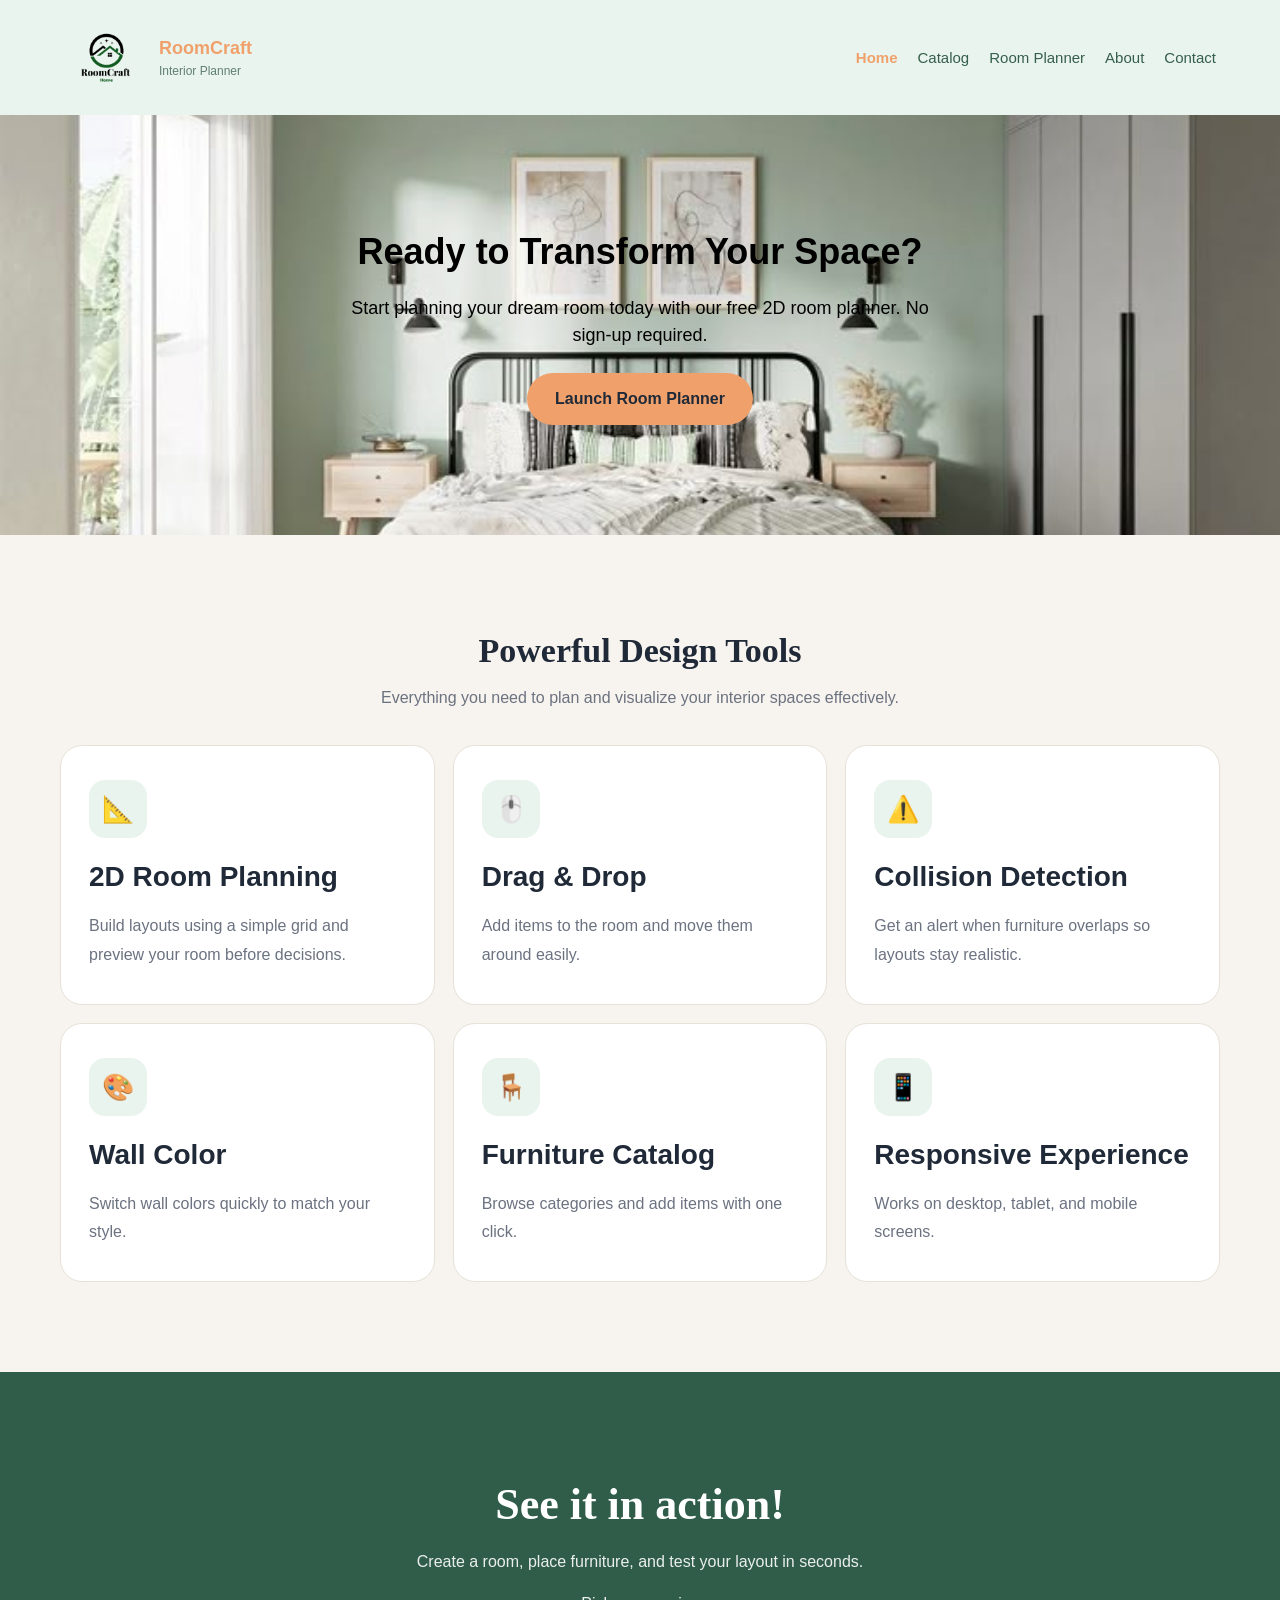
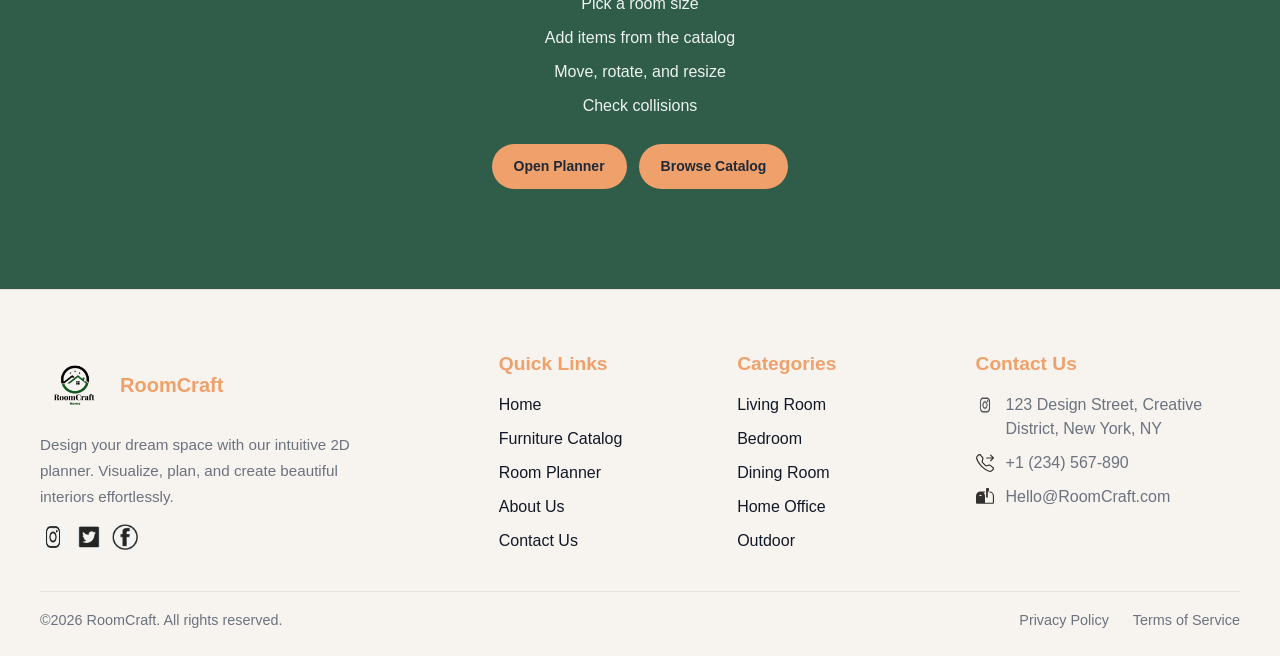
==== commit 2d1ba810: "Arrangement at Bamburger ,the footer and images" ====
--- a/index/index.html
+++ b/index/index.html
@@ -1,8 +1,5 @@
 <!DOCTYPE html>
 <html lang="en">
-  <link rel="preconnect" href="https://fonts.googleapis.com">
-  <link rel="preconnect" href="https://fonts.gstatic.com" crossorigin>
-  <link href="https://fonts.googleapis.com/css2?family=Assistant:wght@400;600;700&display=swap" rel="stylesheet">
 
 <head>
   <meta charset="UTF-8" />
@@ -20,7 +17,7 @@
 
   <div class="navLogo">
     <a href="index.html" class="logo" aria-label="RoomCraft Home">
-      <img src="/images/LOGO ROOMCRAFIT HOME.png" alt="RoomCraft" class="logo-image">
+      <img src="/images/LOGO.png" alt="RoomCraft" class="logo-image">
       <span class="logo-text">
         <span class="logo-name">RoomCraft</span>
         <span class="logo-tagline">Interior Planner</span>
@@ -157,42 +154,40 @@
 
   </main>
 
-  <footer class="site-footer">
-  <div class="footer-container">
-
-    <section class="footer-col footer-brand">
-      <div class="footer-brand-row">
-        <a href="index.html" class="logo" aria-label="RoomCraft Home">
-          <img src="/images/LOGO ROOMCRAFIT HOME.png " alt="RoomCraft" class="logo-image">
-
-          <span class="logo-text">
-            <span class="logo-name">RoomCraft</span>
-            <span class="logo-tagline">Interior Planner</span>
-          </span>
-        </a>
-      </div>
-
-      <p class="footer-text">
-        Design your dream space with our intuitive 2D room planner.
-        Visualize, plan, and create beautiful interiors effortlessly.
-      </p>
-
-      <div class="socialMediaIcons">
-        <a href="https://www.instagram.com" aria-label="Instagram">
-          <img src="./instegarmIcon.png" alt="Instagram">
-        </a>
-        <a href="https://www.twitter.com" aria-label="Twitter">
-          <img src="./twitter.png" alt="Twitter">
-        </a>
-        <a href="https://www.facebook.com" aria-label="Facebook">
-          <img src="./facebook.png" alt="Facebook">
-        </a>
-      </div>
-    </section>
-
-    <div class="footerCategories">
-      <h3 class="footer-title">Categories</h3>
-           <ul class="footer-Links">
+  <footer>
+        <div class="footerContainer">
+
+            <div class="footerBrand">
+                <div class="footerLogo">
+                    <img src="/images/LOGO.png" alt="website logo" class="logoIcon">
+                    <span class="logoText">RoomCraft</span>
+                </div>
+                <p class="footerBrandDescription">
+                    Design your dream space with our intuitive 2D planner. Visualize, plan, and create beautiful
+                    interiors effortlessly.
+                </p>
+                <div class="socialMediaIcons">
+                    <a href="www.instagram.com"><img src="/images/instegarmIcon.png" alt="room designer instegram"></a>
+                    <a href="www.twitter.com"><img src="/images/twitter.png" alt="room designer twitter"></a>
+                    <a href="www.facebook.com"><img src="/images/facebook.png" alt="room designer facebook"></a>
+
+                </div>
+            </div>
+
+            <div class="footerSection">
+                <h3>Quick Links</h3>
+                <ul class="footerLinks">
+                    <li><a href="index.html">Home</a></li>
+                    <li><a href="catalog.html">Furniture Catalog</a></li>
+                    <li><a href="planner.html">Room Planner</a></li>
+                    <li><a href="about.html">About Us</a></li>
+                    <li><a href=".......">Contact Us</a></li>
+                </ul>
+            </div>
+
+            <div class="footerCategories">
+                <h3>Categories</h3>
+                <ul class="footerLinks">
                     <li><a href="..........">Living Room</a></li>
                     <li><a href=".........">Bedroom</a></li>
                     <li><a href=".........">Dining Room</a></li>
@@ -201,40 +196,35 @@
                 </ul>
             </div>
 
-    <nav class="footer-col">
-      <h3 class="footer-title">Quick Links</h3>
-      <ul class="footer-links">
-        <li><a href="index.html">Home</a></li>
-        <li><a href="catalog.html">Furniture Catalog</a></li>
-        <li><a href="planner.html">Room Planner</a></li>
-        <li><a href="about.html">About Us</a></li>
-        <li><a href="contactUs.html">Contact Us</a></li>
-      </ul>
-    </nav>
-
-  
-
-    <address class="footer-col footer-contact">
-      <h3 class="footer-title">Contact Us</h3>
-      <ul class="footerContactOptions">
-        <li>
-          <span>Ruppin Academic Center</span>
-        </li>
-        <li>
-          <span><a href="tel:0506819118">0506819118</a></span>
-        </li>
-        <li>
-          <span><a href="mailto:hello@roomcraft.com">hello@roomcraft.com</a></span>
-        </li>
-      </ul>
-    </address>
-
-  </div>
-
-  <div class="footer-bottom">
-    <small>© 2026 RoomCraft. All rights reserved.</small>
-  </div>
-</footer>
+            <div class="footerContactUs">
+                <h3>Contact Us</h3>
+                <ul class="footerContactOptions">
+                    <li>
+                        <img src="/images/instegarmIcon.png" alt="location icon" class="contactUsIcons">
+                        <!-- span is inline unlike p -->
+                        <span>123 Design Street, Creative District, New York, NY</span>
+                    </li>
+                    <li>
+                        <img src="/images/telephone-forward-Clear.svg" alt="phone number icon" class="contactUsIcons">
+                        <span>+1 (234) 567-890</span>
+                    </li>
+                    <li>
+                        <img src="/images/mailboxBlack-flag.svg" alt="email icon" class="contactUsIcons">
+                        <span>Hello@RoomCraft.com</span>
+                    </li>
+                </ul>
+            </div>
+        </div>
+
+        <div class="footerBottom">
+            <!-- &copy = c in a circle -->
+            <p>&copy;2026 RoomCraft. All rights reserved.</p>
+            <div class="footerLegalyLinks">
+                <a href=".....">Privacy Policy</a>
+                <a href=".....">Terms of Service</a>
+            </div>
+        </div>
+    </footer>
 <script src="index.js"></script>
 
 </body>
--- a/index/index.css
+++ b/index/index.css
@@ -1,27 +1,30 @@
-*{
+/* RESET */
+* {
   margin: 0;
   padding: 0;
   box-sizing: border-box;
 }
 
-body{
+/* BASE */
+body {
   font-family: "Assistant", sans-serif;
   line-height: 1.5;
   font-optical-sizing: auto;
   color: #1f2937;
 }
 
+/* CONTAINERS */
 .cta-container,
 .tools-container,
 .preview-container,
-.footer-container{
+.footer-container {
   max-width: 1200px;
   margin: 0 auto;
   padding: 20px;
 }
 
 /* BUTTON */
-.button{
+.button {
   display: inline-block;
   padding: 12px 24px;
   text-decoration: none;
@@ -32,7 +35,7 @@
 }
 
 /* NAVBAR */
-.mainNavbar{
+.mainNavbar {
   position: sticky;
   top: 0;
   z-index: 9999;
@@ -45,40 +48,40 @@
 }
 
 /* LOGO */
-.logo{
+.logo {
   text-decoration: none;
   display: flex;
   align-items: center;
   gap: 10px;
 }
 
-.logo-image{
+.logo-image {
   height: 85px;
   width: auto;
   display: block;
 }
 
-.logo-name{
+.logo-name {
   color: #f0a16b;
   font-size: 18px;
   font-weight: 700;
 }
 
-.logo-tagline{
+.logo-tagline {
   color: #5f7f71;
   font-size: 12px;
   display: block;
 }
 
 /* NAV LINKS */
-.navLinks{
+.navLinks {
   list-style: none;
   display: flex;
   gap: 20px;
   align-items: center;
 }
 
-.navLinks a{
+.navLinks a {
   text-decoration: none;
   color: #355f4b;
   font-size: 15px;
@@ -89,20 +92,20 @@
   transition: color 0.2s;
 }
 
-.navLinks a:hover{
+.navLinks a:hover {
   background: transparent;
   color: #f0a16b;
   font-weight: 700;
 }
 
-.navLinks a[aria-current="page"]{
+.navLinks a[aria-current="page"] {
   background: transparent;
   color: #f0a16b;
   font-weight: 700;
 }
 
 /* HEADER BUTTON */
-.header-actions .button{
+.header-actions .button {
   background-color: #f0a16b;
   color: #1f2937;
   border-radius: 999px;
@@ -112,12 +115,12 @@
   transition: background-color 0.2s;
 }
 
-.header-actions .button:hover{
+.header-actions .button:hover {
   background-color: #e89358;
 }
 
 /* HAMBURGER */
-.hamburgerBtn{
+.hamburgerBtn {
   display: none;
   background: none;
   border: none;
@@ -125,7 +128,7 @@
   cursor: pointer;
 }
 
-.hamburgerBtn .bar{
+.hamburgerBtn .bar {
   display: block;
   width: 25px;
   height: 3px;
@@ -135,7 +138,7 @@
 }
 
 /* HERO */
-.cta-section{
+.cta-section {
   position: relative;
   padding: 90px 20px;
   text-align: center;
@@ -146,60 +149,60 @@
   background-repeat: no-repeat;
 }
 
-.cta-title{
+.cta-title {
   font-size: 36px;
   margin-bottom: 16px;
 }
 
-.cta-description{
+.cta-description {
   max-width: 600px;
   margin: 0 auto 24px;
   font-size: 18px;
 }
 
-.cta-section .button{
+.cta-section .button {
   background-color: #f0a16b;
   color: #1f2937;
   padding: 14px 28px;
   border-radius: 999px;
 }
 
-.cta-section .button:hover{
+.cta-section .button:hover {
   background-color: #e89358;
 }
 
 /* TOOLS SECTION */
-.tools-section{
+.tools-section {
   background-color: #f7f3ee;
   padding: 70px 20px;
 }
 
-.section-header{
+.section-header {
   text-align: center;
   margin-bottom: 35px;
 }
 
-.section-title{
+.section-title {
   font-family: "Georgia", "Times New Roman", serif;
   font-size: 34px;
   color: #1f2937;
   margin-bottom: 10px;
 }
 
-.section-subtitle{
+.section-subtitle {
   color: #6b7280;
   max-width: 650px;
   margin: 0 auto;
   font-size: 16px;
 }
 
-.tools-grid{
+.tools-grid {
   display: grid;
   grid-template-columns: repeat(3, 1fr);
   gap: 18px;
 }
 
-.tool-card{
+.tool-card {
   background-color: #ffffff;
   border: 1px solid #e7e1d8;
   border-radius: 22px;
@@ -208,12 +211,12 @@
   transition: transform 0.2s, box-shadow 0.2s;
 }
 
-.tool-card:hover{
+.tool-card:hover {
   box-shadow: 0 14px 30px rgba(0,0,0,0.08);
   transform: translateY(-3px);
 }
 
-.tool-icon{
+.tool-icon {
   width: 58px;
   height: 58px;
   border-radius: 16px;
@@ -226,52 +229,52 @@
   line-height: 1;
 }
 
-.tool-title{
+.tool-title {
   font-size: 28px;
   margin-bottom: 14px;
   color: #1f2937;
 }
 
-.tool-text{
+.tool-text {
   font-size: 16px;
   line-height: 1.8;
   color: #6b7280;
 }
 
 /* HOME PREVIEW SECTION */
-.home-preview-section{
+.home-preview-section {
   background-color: #2f5d4a;
   padding: 80px 20px;
 }
 
-.home-preview-section .preview-container{
+.home-preview-section .preview-container {
   display: flex;
   align-items: center;
   justify-content: space-between;
   gap: 32px;
 }
 
-.home-preview-section .preview-text{
+.home-preview-section .preview-text {
   flex: 1;
   text-align: center;
   max-width: 720px;
   margin: 0 auto;
 }
 
-.home-preview-section .section-title{
+.home-preview-section .section-title {
   color: #ffffff;
   font-size: 44px;
   margin-bottom: 12px;
 }
 
-.home-preview-section .section-subtitle{
+.home-preview-section .section-subtitle {
   color: rgba(255, 255, 255, 0.9);
   font-size: 16px;
   max-width: 560px;
   margin: 0 auto 18px;
 }
 
-.home-preview-section .preview-list{
+.home-preview-section .preview-list {
   list-style: none;
   padding: 0;
   margin: 18px auto 0;
@@ -279,11 +282,11 @@
   color: rgba(255, 255, 255, 0.92);
 }
 
-.home-preview-section .preview-list li{
+.home-preview-section .preview-list li {
   margin: 10px 0;
 }
 
-.home-preview-section .preview-actions{
+.home-preview-section .preview-actions {
   margin-top: 26px;
   display: flex;
   justify-content: center;
@@ -291,7 +294,7 @@
   flex-wrap: wrap;
 }
 
-.home-preview-section .button{
+.home-preview-section .button {
   background-color: #f0a16b;
   color: #1f2937;
   border-radius: 999px;
@@ -305,13 +308,13 @@
   transition: background-color 0.2s, transform 0.2s;
 }
 
-.home-preview-section .button:hover{
+.home-preview-section .button:hover {
   background-color: #e89358;
   transform: translateY(-2px);
 }
 
 /* PREVIEW IMAGE */
-.preview-media img{
+.preview-media img {
   width: 100%;
   height: auto;
   display: block;
@@ -319,123 +322,195 @@
   border: 1px solid #e7e1d8;
 }
 
-/* FOOTER */
-.site-footer{
-  background-color: #eaf4ee;
-  border-top: 1px solid #cfe3d8;
+/* FOOTER (looks like the screenshot) */
+footer {
+  background-color: #f7f3ee;
+  border-top: 1px solid #e7e1d8;
   padding: 60px 20px 24px;
-}
-
-.footer-container{
+  margin-top: 0;
+  color: #1f2937;
+}
+
+/* 4 columns on desktop */
+.footerContainer {
+  align-items: start;
   max-width: 1200px;
   margin: 0 auto;
   display: grid;
   grid-template-columns: 2fr 1fr 1fr 1.2fr;
   gap: 18px;
-}
-
-.footer-brand-row{
+  padding: 0;
+}
+
+/* titles */
+footer h3 {
+  margin-top: 0;
+  color: #f0a16b;
+  font-size: 1.2rem;
+  margin-bottom: 14px;
+  font-weight: 700;
+}
+
+/* brand block */
+.footerBrandDescription {
+  font-size: 0.95rem;
+  color: #6b7280;
+  max-width: 320px;
+  line-height: 1.7;
+  margin-top: 10px;
+}
+
+.footerLogo {
   display: flex;
   align-items: center;
   gap: 10px;
   margin-bottom: 12px;
 }
 
-.footer-text{
-  font-size: 14px;
-  line-height: 1.7;
-  max-width: 320px;
-  color: #000000;
-}
-
-.footer-title{
-  font-size: 18px;
-  font-weight: 700;
+.footerLogo img {
+  width: 70px;
+  height: auto;
+  object-fit: contain;
+  mix-blend-mode: multiply;
+}
+
+.logoText {
+  font-weight: 700;
+  font-size: 1.25rem;
   color: #f0a16b;
-  margin-bottom: 14px;
-}
-
-.site-footer ul,
-.site-footer li{
+}
+
+/* social */
+.socialMediaIcons {
+  display: flex;
+  gap: 10px;
+  margin-top: 14px;
+}
+
+.socialMediaIcons img {
+  width: 26px;
+  height: 26px;
+  display: block;
+  opacity: 0.85;
+}
+
+/* lists */
+.footerLinks,
+.footerContactOptions {
   list-style: none;
   padding: 0;
   margin: 0;
 }
 
-.site-footer li{
+.footerLinks li,
+.footerContactOptions li {
   margin-bottom: 10px;
 }
 
-.site-footer a{
-  color: #000000;
+/* links */
+.footerLinks a,
+.footerContactOptions a {
+  color: #111827;
   text-decoration: none;
 }
 
-.site-footer a:hover{
+.footerLinks a:hover,
+.footerContactOptions a:hover {
   text-decoration: underline;
   color: #2f5d4a;
 }
 
-.site-footer address{
-  font-style: normal;
-  color: #000000;
-}
-
-.socialMediaIcons{
-  display: flex;
-  gap: 10px;
-  margin-top: 14px;
-}
-
-.socialMediaIcons img{
-  width: 26px;
-  height: 26px;
-  display: block;
-}
-
-.footer-bottom{
+/* contact rows with icons */
+.footerContactOptions li {
+  display: flex;
+  align-items: flex-start;
+  gap: 12px;
+  color: #6b7280;
+}
+
+.contactUsIcons {
+  width: 18px;
+  height: 18px;
+  opacity: 0.8;
+  margin-top: 3px;
+}
+
+/* bottom bar */
+.footerBottom {
   max-width: 1200px;
   margin: 28px auto 0;
   padding-top: 18px;
-  border-top: 1px solid #cfe3d8;
-  text-align: center;
-  color: #000000;
-  font-size: 13px;
+  border-top: 1px solid #e7e1d8;
+  display: flex;
+  align-items: center;
+  justify-content: space-between;
+  gap: 12px;
+  font-size: 0.9rem;
+  color: #6b7280;
+}
+
+.footerBottom p {
+  margin: 0;
+}
+
+.footerLegalyLinks a {
+  color: #6b7280;
+  text-decoration: none;
+  margin-left: 20px;
+}
+
+.footerLegalyLinks a:hover {
+  text-decoration: underline;
+  color: #2f5d4a;
+}
+
+/* responsive footer */
+@media (max-width: 900px) {
+  .footerContainer {
+    grid-template-columns: 1fr 1fr;
+  }
+}
+
+@media (max-width: 480px) {
+  .footerContainer {
+    grid-template-columns: 1fr;
+  }
+
+  .footerBottom {
+    flex-direction: column;
+    text-align: center;
+  }
+
+  .footerLegalyLinks a {
+    margin-left: 12px;
+    margin-right: 12px;
+  }
 }
 
 /* RESPONSIVE */
-@media (max-width: 1024px){
-  .navLinks{
-    gap: 16px;
-  }
-}
-
-@media (max-width: 900px){
-  .tools-grid{
+@media (max-width: 1024px) {
+  .tools-grid {
     grid-template-columns: repeat(2, 1fr);
   }
 
-  .home-preview-section .preview-container{
+  .home-preview-section .preview-container {
     flex-direction: column;
   }
-
-  .footer-container{
-    grid-template-columns: 1fr 1fr;
-  }
-}
-
-@media (max-width: 768px){
-  .mainNavbar{
+}
+
+@media (max-width: 768px) {
+  /* hamburger visible like catalog */
+  .mainNavbar {
+    position: relative;
     flex-wrap: wrap;
     gap: 10px;
-    position: relative;
-  }
-
-  .hamburgerBtn{
+  }
+
+  .hamburgerBtn {
     display: block;
   }
 
-  .navLinks{
+  .navLinks {
     display: none;
     flex-direction: column;
     width: 100%;
@@ -446,38 +521,49 @@
     padding: 20px 0;
     box-shadow: 0 5px 10px rgba(0,0,0,0.1);
     text-align: center;
-    gap: 20px;
+    gap: 22px;
     z-index: 100;
   }
 
-  .navLinks.nav-active{
+  .navLinks.nav-active {
     display: flex;
   }
 
-  .navLinks a{
+  .navLinks a {
     width: 100%;
     text-align: center;
     font-size: 18px;
   }
 
-  .header-actions{
-    width: 100%;
-    display: flex;
-    justify-content: center;
-    margin-top: 10px;
-  }
-}
-
-@media (max-width: 480px){
-  .cta-title{
+  .tools-grid {
+    grid-template-columns: 1fr;
+  }
+
+  @media (min-width: 768px) {
+    .footerBottom {
+      flex-direction: row;
+      justify-content: space-between;
+    }
+  }
+}
+
+@media (min-width: 768px) {
+  .footerBottom {
+    flex-direction: row;
+    justify-content: space-between;
+  }
+}
+
+@media (max-width: 480px) {
+  .cta-title {
     font-size: 28px;
   }
 
-  .tools-grid{
-    grid-template-columns: 1fr;
-  }
-
-  .footer-container{
-    grid-template-columns: 1fr;
-  }
-}
+  .cta-description {
+    font-size: 16px;
+  }
+
+  .home-preview-section .section-title {
+    font-size: 34px;
+  }
+}
